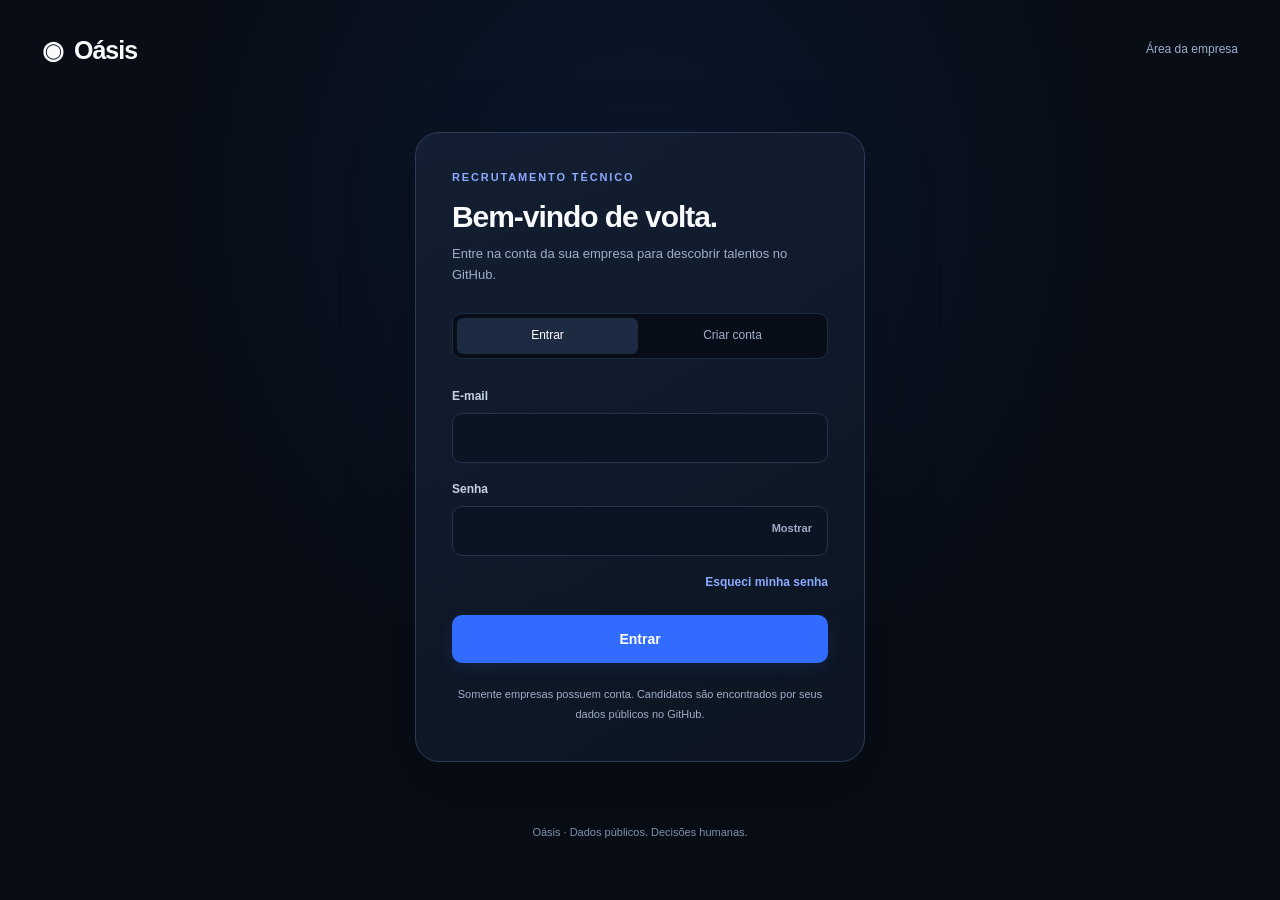
==== index.html @ fb30a5e1 "Primeira versão do projeto Oásis" ====
<!doctype html><html lang="pt-BR"><head><meta charset="UTF-8"><meta name="viewport" content="width=device-width,initial-scale=1"><meta name="description" content="Oásis — recrutamento técnico com dados públicos do GitHub."><title>Entrar · Oásis</title><link rel="icon" href="images/favicon.svg"><link rel="stylesheet" href="css/base.css"><link rel="stylesheet" href="css/login.css"></head><body class="dark-theme"><nav class="auth-nav"><a class="brand" href="index.html" aria-label="Oásis, início"><span aria-hidden="true">◉</span> Oásis</a><a href="home.html">Área da empresa</a></nav><main class="auth-main"><section class="auth-card "><p class="eyebrow">Recrutamento técnico</p><h1>Bem-vindo de volta.</h1><p class="auth-description">Entre na conta da sua empresa para descobrir talentos no GitHub.</p><nav class="auth-tabs" aria-label="Acesso"><a class="active" aria-current="page" href="login.html">Entrar</a><a href="cadastro.html">Criar conta</a></nav><form id="form-login"><div class="field"><label for="input-usuario">E-mail</label><input id="input-usuario" name="usuario" type="email" autocomplete="username" maxlength="150" required></div><div class="field"><label for="input-senha">Senha</label><div class="password-wrap"><input id="input-senha" type="password" autocomplete="current-password" required maxlength="72"><button class="password-toggle" type="button" data-password-toggle="input-senha" aria-pressed="false">Mostrar</button></div></div><div class="auth-extras"><a class="text-link" href="recuperar-senha.html">Esqueci minha senha</a></div><p class="form-error" id="form-error" role="alert"></p><button class="btn btn-primary btn-block" id="btn-login" type="submit">Entrar</button></form><p class="auth-fineprint">Somente empresas possuem conta. Candidatos são encontrados por seus dados públicos no GitHub.</p></section></main><footer class="auth-footer">Oásis · Dados públicos. Decisões humanas.</footer><script src="js/api.js"></script><script src="js/ui.js"></script><script src="js/suporte.js"></script><script src="js/login.js"></script></body></html>
---- css/base.css ----
@import url("tokens.css");
*{box-sizing:border-box}html{scroll-behavior:smooth;scroll-padding-top:100px}body{margin:0;background:var(--bg);color:var(--text);font:15px/1.6 var(--font);-webkit-font-smoothing:antialiased}button,input,textarea,select{font:inherit}button,a,input,textarea,select{-webkit-tap-highlight-color:transparent}button{cursor:pointer}a{color:inherit;text-decoration:none}a:hover{text-decoration:none}img,svg{max-width:100%}button:disabled{cursor:wait;opacity:.58}[hidden]{display:none!important}h1,h2,h3,p{margin-top:0}h1,h2,h3{line-height:1.2;letter-spacing:-.035em}h1{font-size:clamp(28px,3vw,42px);font-weight:680}h2{font-size:clamp(24px,2.6vw,34px);font-weight:650}h3{font-size:18px;font-weight:650}p{margin-bottom:16px}button:focus-visible,a:focus-visible,input:focus-visible,textarea:focus-visible,select:focus-visible,summary:focus-visible{outline:3px solid var(--accent);outline-offset:4px}::selection{background:#bdd2ff;color:#14203b}.muted{color:var(--muted)}.small{font-size:13px}.eyebrow{font-size:11px;font-weight:700;letter-spacing:.17em;text-transform:uppercase;color:var(--accent-light)}.icon{width:20px;height:20px;flex:none;fill:none;stroke:currentColor;stroke-width:1.7;stroke-linecap:round;stroke-linejoin:round}.brand{display:inline-flex;align-items:center;gap:11px;font-size:25px;font-weight:720;letter-spacing:-1px}.brand-mark{width:35px;height:35px;color:var(--accent)}.brand-mark svg{width:100%;height:100%}.skip-link{position:fixed;left:16px;top:-90px;background:var(--accent);color:#fff;padding:12px 20px;z-index:9999;border-radius:10px}.skip-link:focus{top:12px}.btn{display:inline-flex;align-items:center;justify-content:center;gap:10px;min-height:44px;border-radius:10px;padding:11px 20px;font-weight:600;font-size:14px;border:1px solid transparent;transition:transform .18s var(--ease),background .18s,border-color .18s,box-shadow .18s;white-space:normal;text-align:center}.btn:hover:not(:disabled){transform:translateY(-1px)}.btn:active:not(:disabled){transform:translateY(0)}.btn-primary{background:var(--accent);color:#fff;box-shadow:0 5px 14px #326bff20}.btn-primary:hover:not(:disabled){background:var(--accent-dark);box-shadow:0 6px 18px #326bff30}.btn-secondary{background:var(--bg-panel);border-color:var(--card-border);color:var(--text)}.btn-secondary:hover:not(:disabled){border-color:#a4b9e0}.btn-ghost{background:transparent;color:var(--muted-strong);border-color:transparent}.btn-block{width:100%}.text-link{color:var(--accent-light);font-weight:600}.text-link:hover{text-decoration:underline}.field{display:flex;flex-direction:column;gap:7px;margin-bottom:17px}.field label{font-size:13px;font-weight:600}.field input,.field textarea,.field select{width:100%;min-width:0;padding:12px 14px;min-height:46px;border:1px solid var(--card-border);border-radius:10px;background:var(--bg-panel);color:var(--text);transition:border-color .18s,box-shadow .18s}.field textarea{min-height:120px;resize:vertical}.field input:focus,.field textarea:focus{border-color:var(--accent)}.field input::placeholder,.field textarea::placeholder{color:var(--muted)}.field small{color:var(--muted);font-size:12px}.form-error{color:var(--danger);font-size:13px;margin:8px 0 16px}.form-error:empty{display:none}.grid-2{display:grid;grid-template-columns:1fr 1fr;gap:0 18px}.badge{display:inline-flex;align-items:center;gap:6px;padding:5px 10px;border-radius:7px;background:var(--accent-soft);color:var(--accent-light);font-size:11px;font-weight:650}.notice{background:var(--accent-soft);border:1px solid var(--card-border);padding:14px 16px;border-radius:10px;font-size:13px;color:var(--muted-strong);margin:0 0 22px}.app-shell{min-height:100vh}.sidebar{position:fixed;inset:0 auto 0 0;width:var(--sidebar-width);background:var(--bg-panel);border-right:1px solid var(--card-border);display:flex;flex-direction:column;padding:30px 20px 18px;z-index:60}.sidebar .brand{margin:0 16px 36px}.nav-caption{font-size:10px;letter-spacing:.12em;color:var(--muted);font-weight:700;margin:0 16px 12px}.menu-card{display:flex;flex-direction:column;gap:6px}.menu-item{display:flex;width:100%;align-items:center;gap:12px;padding:12px 15px;border:0;background:transparent;border-radius:10px;text-align:left;font-weight:550;font-size:13px;color:var(--muted-strong);transition:background .18s,color .18s}.menu-item:hover{background:var(--bg)}.menu-item.active{background:var(--accent-soft);color:var(--accent);font-weight:650}.sidebar-bottom{margin-top:auto;padding-top:24px}.company-card{display:flex;align-items:center;gap:10px;padding:17px 8px 14px;border-top:1px solid var(--card-border);margin-top:17px}.company-info{min-width:0}.company-name{font-size:12px;font-weight:650;margin:0;overflow-wrap:anywhere;letter-spacing:0}.company-location{font-size:11px;color:var(--muted);margin:2px 0 0}.logo,.avatar{display:flex;position:relative;align-items:center;justify-content:center;flex:none;overflow:hidden;background:var(--accent-soft);color:var(--accent);font-size:15px;font-weight:700;width:42px;height:42px;border-radius:12px}.logo img,.avatar img{position:absolute;inset:0;width:100%;height:100%;object-fit:cover}.app-main{margin-left:var(--sidebar-width);min-width:0}.topbar{min-height:79px;display:flex;align-items:center;justify-content:space-between;padding:18px 38px;background:var(--bg-panel);border-bottom:1px solid var(--card-border);gap:15px}.breadcrumb{display:flex;align-items:center;gap:12px;font-size:12px;color:var(--muted)}.breadcrumb strong{font-weight:550;color:var(--text)}.topbar-note{font-size:11px;color:var(--muted);display:flex;align-items:center;gap:7px}.status-dot{width:6px;height:6px;background:#2b9b85;border-radius:50%}.main-content{padding:36px 38px 50px;max-width:1580px;margin:auto}.page-heading{display:flex;justify-content:space-between;align-items:flex-end;gap:20px;margin-bottom:28px}.page-heading h1{font-size:30px;margin-bottom:8px}.page-heading p{font-size:13px;color:var(--muted);margin:0;max-width:700px}.menu-toggle{display:none;border:1px solid var(--card-border);background:var(--card);padding:9px;border-radius:8px;line-height:1;z-index:70}.sidebar-shade{position:fixed;inset:0;border:0;background:#0e1b3266;z-index:55}.status-panel{text-align:center;background:var(--card);border:1px solid var(--card-border);border-radius:var(--radius-md);padding:48px 24px}.status-panel h2{font-size:20px;margin:18px 0 9px}.status-panel p{font-size:13px;color:var(--muted);max-width:430px;margin:0 auto}.empty-mark{width:64px;height:64px;display:grid;place-items:center;margin:auto;border-radius:18px;background:var(--accent-soft);color:var(--accent)}.empty-mark .icon{width:28px;height:28px}.source-note{font-size:11px;color:var(--muted);line-height:1.7;margin:20px 0 0}.oasis-loader{width:64px;height:48px;display:flex;gap:4px;align-items:center;justify-content:center;color:var(--accent)}.oasis-loader span{display:block;width:6px;height:28px;border-radius:20px;background:currentColor;animation:oasis-wave 1.15s ease-in-out infinite}.oasis-loader span:nth-child(2){animation-delay:.12s}.oasis-loader span:nth-child(3){animation-delay:.24s}.oasis-loader span:nth-child(4){animation-delay:.36s}@keyframes oasis-wave{0%,100%{transform:scaleY(.4);opacity:.35}50%{transform:scaleY(1);opacity:1}}.skeleton-card{border:1px solid var(--card-border);background:var(--card);padding:24px;border-radius:16px;min-height:205px}.skeleton{background:linear-gradient(90deg,#edf1f6,#f8faff,#edf1f6);background-size:200% 100%;animation:shimmer 1.4s linear infinite;border-radius:6px;height:12px;margin-top:12px}.skeleton.circle{width:48px;height:48px;border-radius:50%;margin:0}.skeleton.short{width:50%}@keyframes shimmer{to{background-position:-200% 0}}.toast-region{position:fixed;right:22px;bottom:22px;width:min(420px,calc(100vw - 32px));display:flex;flex-direction:column;gap:10px;z-index:1000}.toast{display:flex;gap:14px;justify-content:space-between;align-items:center;background:var(--bg-panel);color:var(--text);padding:15px 18px;border:1px solid var(--card-border);border-left:3px solid var(--accent);box-shadow:0 10px 40px #17264420;border-radius:12px;font-size:13px;animation:enter .2s var(--ease)}.toast-error{border-left-color:#d53c4a}.toast-success{border-left-color:#238c75}.toast-close{border:0;background:transparent;color:var(--muted);font-size:23px;line-height:1;min-width:28px;min-height:28px}.oasis-modal{width:min(500px,calc(100vw - 32px));max-height:calc(100dvh - 40px);overflow:auto;border:1px solid var(--card-border);border-radius:20px;padding:30px;color:var(--text);background:var(--bg-panel);box-shadow:0 30px 100px #08132235}.oasis-modal::backdrop{background:#07122499;backdrop-filter:blur(3px)}.oasis-modal h2{font-size:23px;margin-bottom:10px}.oasis-modal>p{font-size:13px}.modal-actions{display:flex;justify-content:flex-end;gap:10px;margin-top:22px}.modal-open{overflow:hidden}@keyframes enter{from{opacity:0;transform:translateY(8px)}to{opacity:1;transform:translateY(0)}}.main-content{animation:enter .3s var(--ease)}
@media(min-width:1700px){.main-content{padding:48px 60px}.topbar{padding-inline:60px}}
@media(max-width:1100px){:root{--sidebar-width:222px}.main-content{padding:28px}.topbar{padding-inline:28px}}
@media(max-width:900px){.sidebar{transform:translateX(-100%);transition:transform .24s var(--ease);width:270px;top:72px}.nav-open .sidebar{transform:translateX(0)}.nav-open{overflow:hidden}.app-main{margin-left:0}.menu-toggle{display:inline-flex}.topbar{position:relative;z-index:65;padding:14px 20px;min-height:72px}.topbar-note{display:none}.breadcrumb{margin-right:auto}.main-content{padding:26px 20px}.page-heading h1{font-size:27px}}
@media(max-width:560px){.grid-2{grid-template-columns:1fr}.main-content{padding:24px 16px}.page-heading{align-items:flex-start;flex-direction:column;gap:12px}.page-heading h1{font-size:26px}.modal-actions{flex-wrap:wrap}.oasis-modal{padding:24px}.toast-region{right:16px;bottom:16px}.topbar{padding-inline:16px}.breadcrumb{font-size:11px}.status-panel{padding:38px 20px}}
@media(prefers-reduced-motion:reduce){html{scroll-behavior:auto}*,*::before,*::after{animation:none!important;transition:none!important}.reveal{opacity:1!important;transform:none!important}.skeleton{background:#edf1f6}}
---- css/login.css ----
body.dark-theme{min-height:100vh;background:radial-gradient(ellipse at 50% 22%,#12346a45,transparent 52%),var(--bg)}.auth-nav{display:flex;justify-content:space-between;align-items:center;max-width:1260px;padding:30px 32px;margin:auto}.auth-nav>a:last-child{font-size:12px;color:var(--muted)}.auth-main{display:flex;justify-content:center;align-items:center;min-height:calc(100vh - 176px);padding:30px 24px 60px}.auth-card{width:100%;max-width:450px;padding:36px;background:linear-gradient(150deg,#142034dd,#0d1522f5);border:1px solid #2c3c58;border-radius:24px;box-shadow:0 24px 80px #0003;animation:enter .3s var(--ease)}.auth-symbol{width:48px;height:48px;background:#326bff18;color:#83a6ff;border:1px solid #326bff33;border-radius:14px;display:grid;place-items:center;margin-bottom:27px}.auth-symbol .icon{width:23px;height:23px}.auth-card h1{font-size:30px;margin-bottom:9px}.auth-description{font-size:13px;color:var(--muted);margin-bottom:28px}.auth-tabs{display:flex;background:#080e18;border:1px solid #1d2b40;padding:4px;gap:4px;border-radius:10px;margin-bottom:28px}.auth-tabs a{width:50%;text-align:center;padding:8px;font-size:12px;color:var(--muted);border-radius:6px}.auth-tabs .active{background:#1c2b42;color:#fff}.auth-card .field input{background:#0b1422;border-color:#25344a}.auth-card .field input:focus{border-color:#6d97ff}.auth-card .field label{color:#c7d3e6;font-size:12px}.password-wrap{position:relative}.password-wrap input{padding-right:78px}.password-toggle{position:absolute;right:10px;top:8px;min-height:30px;background:transparent;border:0;color:var(--muted);font-size:11px;font-weight:600}.auth-extras{display:flex;justify-content:flex-end;margin:0 0 23px;font-size:12px}.auth-card .btn-primary{min-height:48px}.auth-fineprint{margin:22px 0 0;color:var(--muted);font-size:11px;text-align:center;line-height:1.8}.auth-footer{text-align:center;font-size:11px;color:#8091ab;padding:0 24px 28px}.auth-footer span{margin:0 9px;color:#3f516d}.recovery-card .notice{margin:24px 0;color:#c6d7ef}.auth-card .eyebrow{margin-bottom:12px}@media(max-width:560px){.auth-nav{padding:22px 22px}.auth-nav>a:last-child{max-width:120px;text-align:right}.auth-main{padding:15px 16px 40px;min-height:0}.auth-card{padding:28px 24px;border-radius:20px}.auth-card h1{font-size:28px}.auth-footer{padding-bottom:24px}}
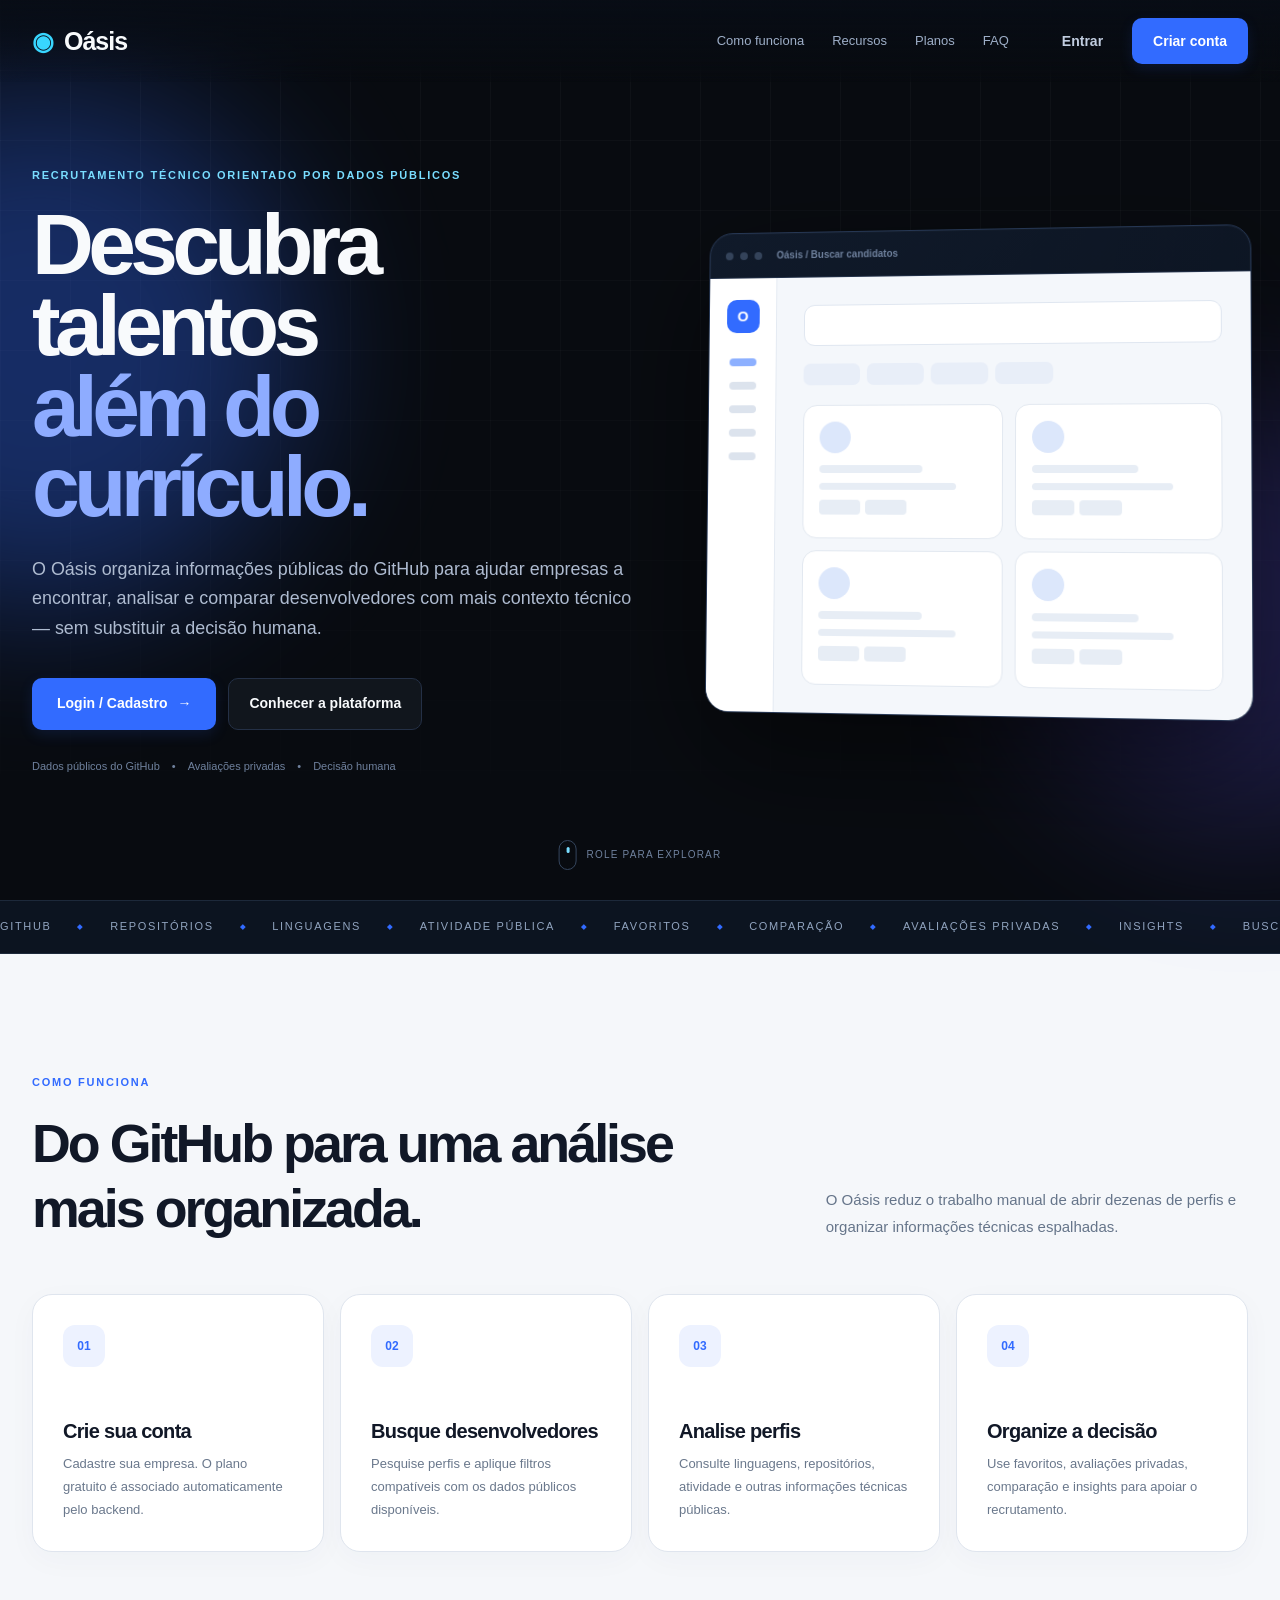
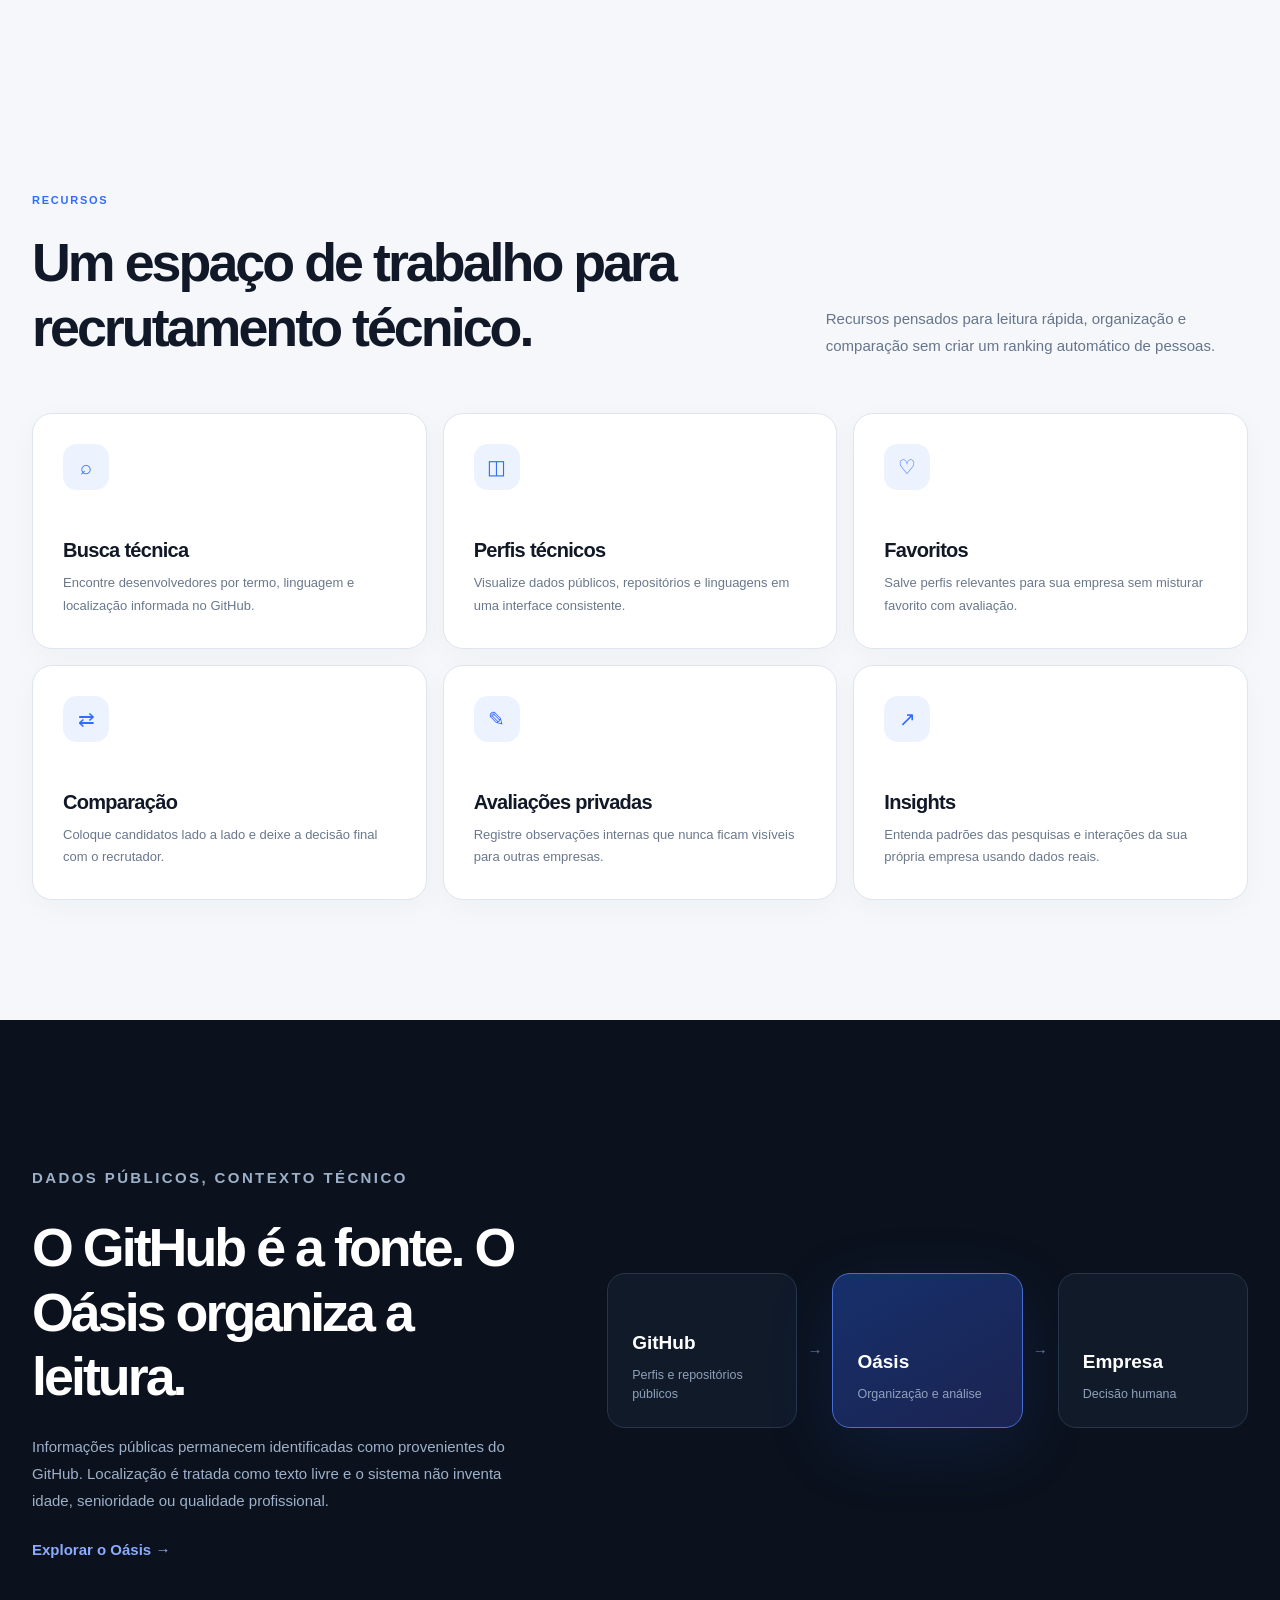
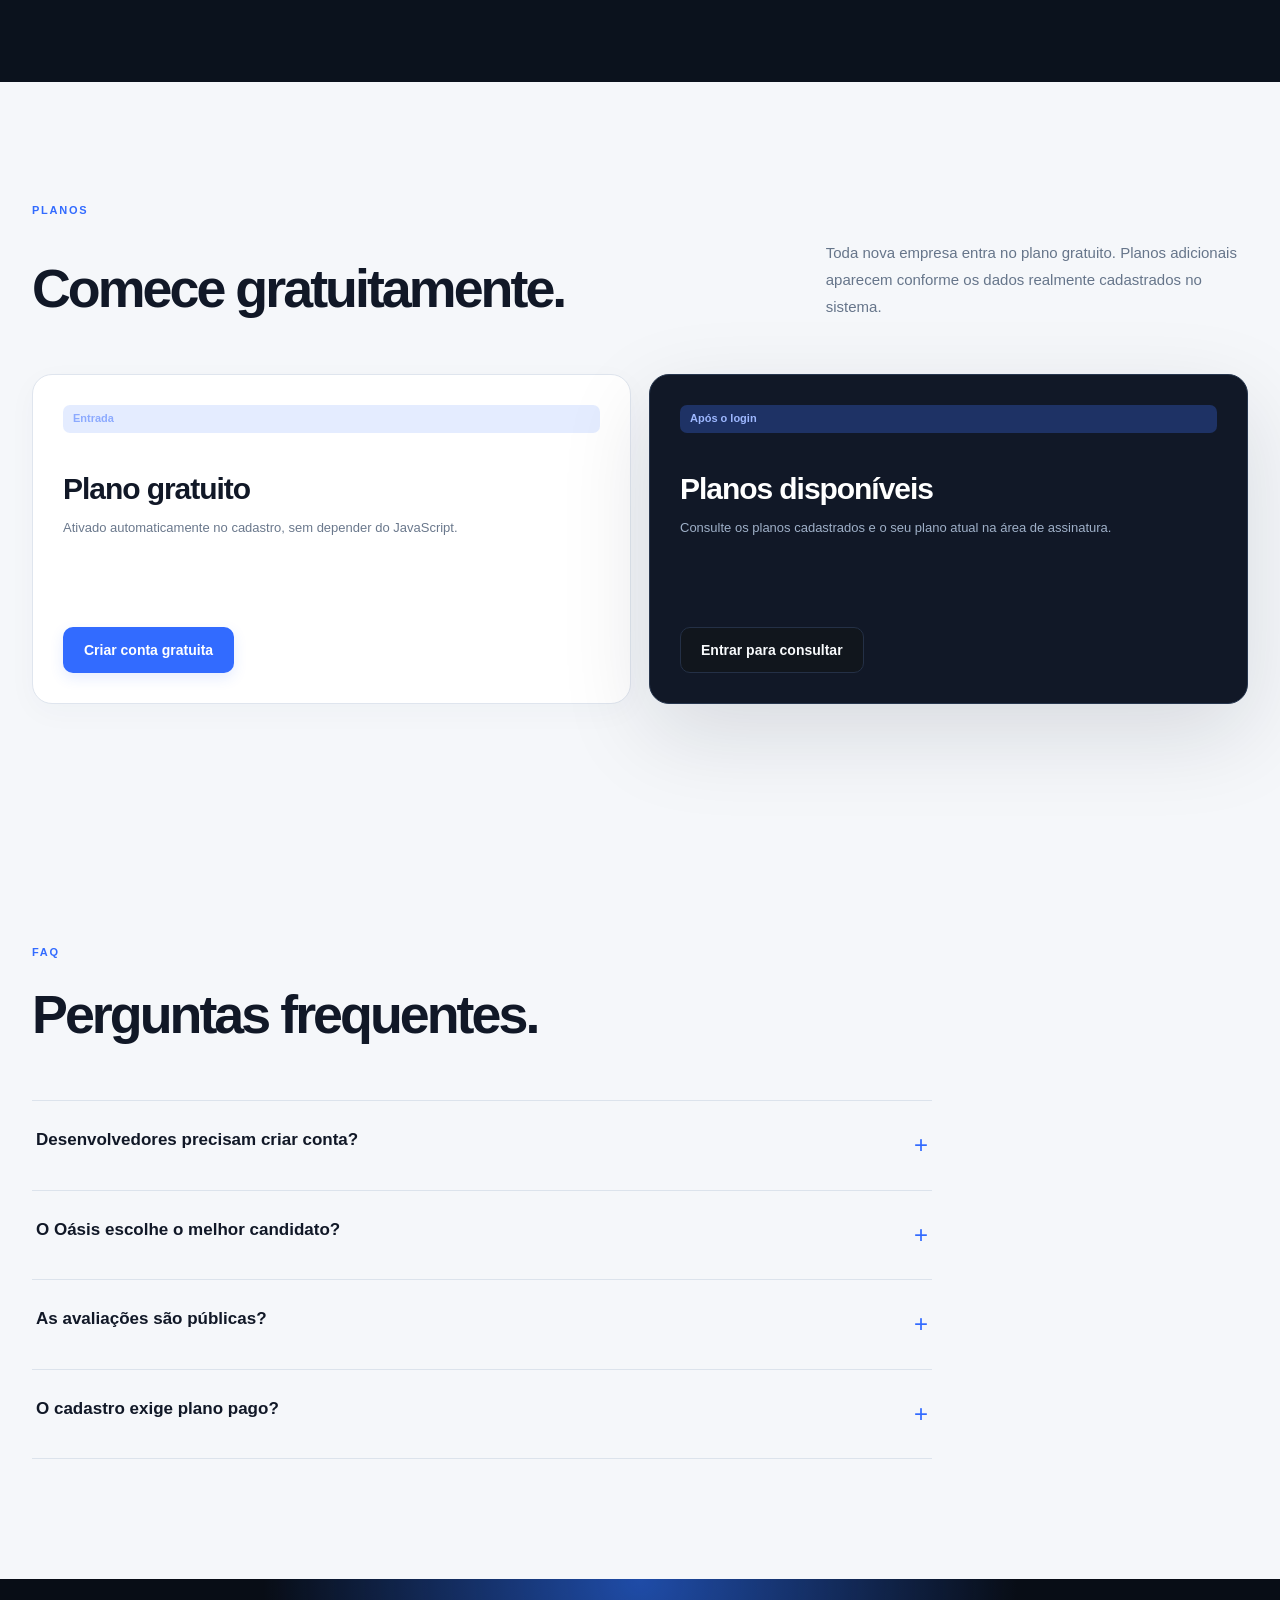
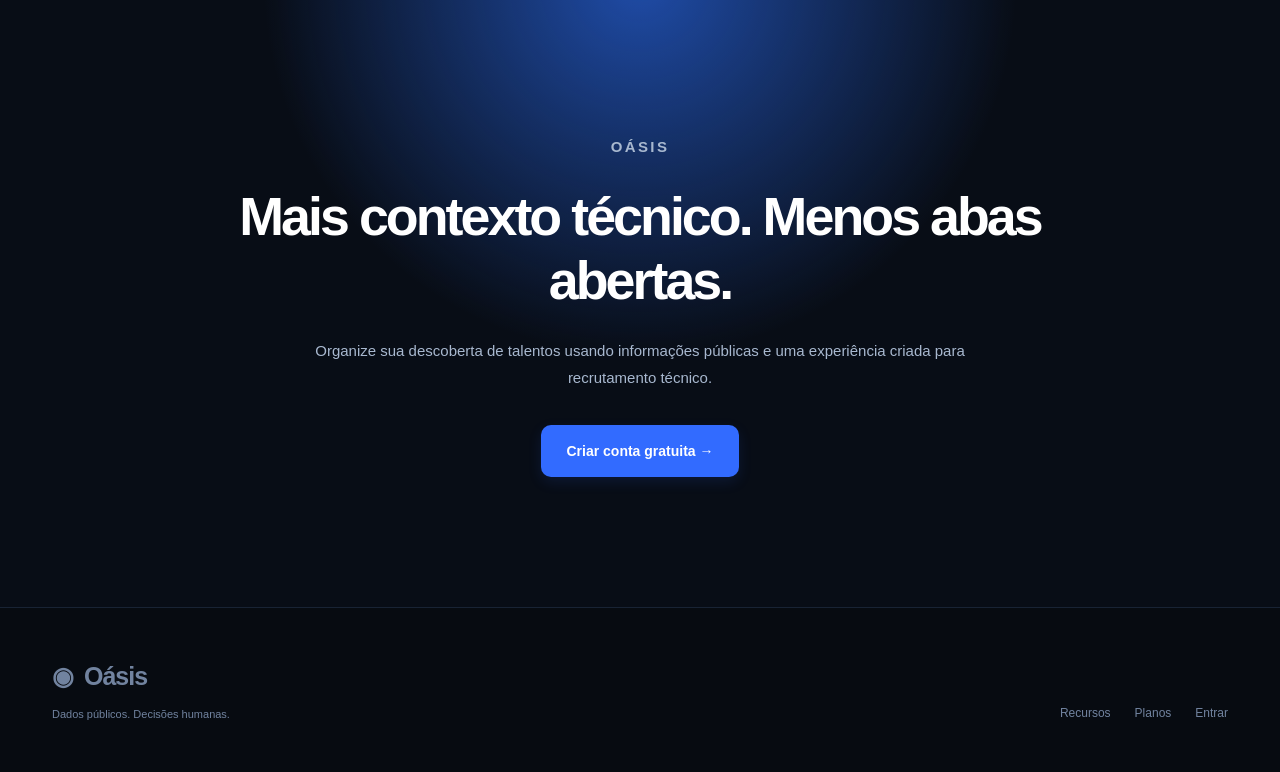
==== commit d77a4794: "Evolui visual e fluxos principais do Oásis" ====
--- a/index.html
+++ b/index.html
@@ -1 +1,47 @@
-<!doctype html><html lang="pt-BR"><head><meta charset="UTF-8"><meta name="viewport" content="width=device-width,initial-scale=1"><meta name="description" content="Oásis — recrutamento técnico com dados públicos do GitHub."><title>Entrar · Oásis</title><link rel="icon" href="images/favicon.svg"><link rel="stylesheet" href="css/base.css"><link rel="stylesheet" href="css/login.css"></head><body class="dark-theme"><nav class="auth-nav"><a class="brand" href="index.html" aria-label="Oásis, início"><span aria-hidden="true">◉</span> Oásis</a><a href="home.html">Área da empresa</a></nav><main class="auth-main"><section class="auth-card "><p class="eyebrow">Recrutamento técnico</p><h1>Bem-vindo de volta.</h1><p class="auth-description">Entre na conta da sua empresa para descobrir talentos no GitHub.</p><nav class="auth-tabs" aria-label="Acesso"><a class="active" aria-current="page" href="login.html">Entrar</a><a href="cadastro.html">Criar conta</a></nav><form id="form-login"><div class="field"><label for="input-usuario">E-mail</label><input id="input-usuario" name="usuario" type="email" autocomplete="username" maxlength="150" required></div><div class="field"><label for="input-senha">Senha</label><div class="password-wrap"><input id="input-senha" type="password" autocomplete="current-password" required maxlength="72"><button class="password-toggle" type="button" data-password-toggle="input-senha" aria-pressed="false">Mostrar</button></div></div><div class="auth-extras"><a class="text-link" href="recuperar-senha.html">Esqueci minha senha</a></div><p class="form-error" id="form-error" role="alert"></p><button class="btn btn-primary btn-block" id="btn-login" type="submit">Entrar</button></form><p class="auth-fineprint">Somente empresas possuem conta. Candidatos são encontrados por seus dados públicos no GitHub.</p></section></main><footer class="auth-footer">Oásis · Dados públicos. Decisões humanas.</footer><script src="js/api.js"></script><script src="js/ui.js"></script><script src="js/suporte.js"></script><script src="js/login.js"></script></body></html>+<!doctype html>
+<html lang="pt-BR">
+<head>
+  <meta charset="UTF-8">
+  <meta name="viewport" content="width=device-width,initial-scale=1">
+  <meta name="description" content="Oásis — recrutamento técnico com dados públicos do GitHub.">
+  <title>Oásis · Recrutamento técnico além do currículo</title>
+  <link rel="icon" href="images/favicon.svg">
+  <link rel="stylesheet" href="css/base.css">
+  <link rel="stylesheet" href="css/landing.css">
+</head>
+<body class="landing-page dark-theme">
+  <a class="skip-link" href="#conteudo">Pular para o conteúdo</a>
+  <header class="landing-header" id="inicio">
+    <nav class="landing-nav" aria-label="Navegação principal">
+      <a class="brand" href="#inicio" aria-label="Oásis, início"><span class="brand-orbit" aria-hidden="true">◉</span> Oásis</a>
+      <div class="landing-links"><a href="#como-funciona">Como funciona</a><a href="#recursos">Recursos</a><a href="#planos">Planos</a><a href="#faq">FAQ</a></div>
+      <div class="landing-actions"><a class="btn btn-ghost" href="login.html">Entrar</a><a class="btn btn-primary" href="cadastro.html">Criar conta</a></div>
+    </nav>
+  </header>
+  <main id="conteudo">
+    <section class="hero">
+      <div class="hero-glow hero-glow-a" aria-hidden="true"></div><div class="hero-glow hero-glow-b" aria-hidden="true"></div><div class="hero-grid" aria-hidden="true"></div>
+      <div class="hero-content">
+        <p class="hero-kicker reveal reveal-delay-1">Recrutamento técnico orientado por dados públicos</p>
+        <h1 class="hero-title reveal reveal-delay-2">Descubra talentos <span>além do currículo.</span></h1>
+        <p class="hero-copy reveal reveal-delay-3">O Oásis organiza informações públicas do GitHub para ajudar empresas a encontrar, analisar e comparar desenvolvedores com mais contexto técnico — sem substituir a decisão humana.</p>
+        <div class="hero-actions reveal reveal-delay-4"><a class="btn btn-primary hero-cta" href="login.html">Login / Cadastro <span aria-hidden="true">→</span></a><a class="btn btn-secondary" href="#como-funciona">Conhecer a plataforma</a></div>
+        <div class="hero-proof reveal reveal-delay-4" aria-label="Princípios do Oásis"><span>Dados públicos do GitHub</span><span>•</span><span>Avaliações privadas</span><span>•</span><span>Decisão humana</span></div>
+      </div>
+      <div class="hero-product reveal reveal-delay-3" aria-label="Prévia da interface Oásis">
+        <div class="product-window"><div class="window-bar"><span></span><span></span><span></span><strong>Oásis / Buscar candidatos</strong></div><div class="product-layout"><aside class="mini-sidebar"><div class="mini-logo">O</div><i class="active"></i><i></i><i></i><i></i><i></i></aside><div class="mini-content"><div class="mini-search"></div><div class="mini-filters"><span></span><span></span><span></span><span></span></div><div class="mini-grid"><article><b></b><strong></strong><p></p><div><em></em><em></em></div></article><article><b></b><strong></strong><p></p><div><em></em><em></em></div></article><article><b></b><strong></strong><p></p><div><em></em><em></em></div></article><article><b></b><strong></strong><p></p><div><em></em><em></em></div></article></div></div></div></div>
+      </div>
+      <a class="scroll-cue" href="#como-funciona" aria-label="Continuar para a próxima seção"><span></span> Role para explorar</a>
+    </section>
+    <div class="ticker" aria-hidden="true"><div class="ticker-track"><span>GitHub</span><b>◆</b><span>Repositórios</span><b>◆</b><span>Linguagens</span><b>◆</b><span>Atividade pública</span><b>◆</b><span>Favoritos</span><b>◆</b><span>Comparação</span><b>◆</b><span>Avaliações privadas</span><b>◆</b><span>Insights</span><b>◆</b><span>Busca técnica</span><b>◆</b><span>GitHub</span><b>◆</b><span>Repositórios</span><b>◆</b><span>Linguagens</span><b>◆</b><span>Atividade pública</span><b>◆</b><span>Favoritos</span><b>◆</b><span>Comparação</span><b>◆</b><span>Avaliações privadas</span><b>◆</b><span>Insights</span><b>◆</b><span>Busca técnica</span><b>◆</b></div></div>
+    <section class="landing-section light-section" id="como-funciona"><div class="section-shell"><p class="section-kicker reveal">Como funciona</p><div class="section-heading reveal"><h2>Do GitHub para uma análise mais organizada.</h2><p>O Oásis reduz o trabalho manual de abrir dezenas de perfis e organizar informações técnicas espalhadas.</p></div><div class="steps-grid"><article class="step-card reveal"><span>01</span><h3>Crie sua conta</h3><p>Cadastre sua empresa. O plano gratuito é associado automaticamente pelo backend.</p></article><article class="step-card reveal reveal-delay-1"><span>02</span><h3>Busque desenvolvedores</h3><p>Pesquise perfis e aplique filtros compatíveis com os dados públicos disponíveis.</p></article><article class="step-card reveal reveal-delay-2"><span>03</span><h3>Analise perfis</h3><p>Consulte linguagens, repositórios, atividade e outras informações técnicas públicas.</p></article><article class="step-card reveal reveal-delay-3"><span>04</span><h3>Organize a decisão</h3><p>Use favoritos, avaliações privadas, comparação e insights para apoiar o recrutamento.</p></article></div></div></section>
+    <section class="landing-section light-section feature-section" id="recursos"><div class="section-shell"><p class="section-kicker reveal">Recursos</p><div class="section-heading reveal"><h2>Um espaço de trabalho para recrutamento técnico.</h2><p>Recursos pensados para leitura rápida, organização e comparação sem criar um ranking automático de pessoas.</p></div><div class="feature-grid"><article class="feature-card reveal"><span>⌕</span><h3>Busca técnica</h3><p>Encontre desenvolvedores por termo, linguagem e localização informada no GitHub.</p></article><article class="feature-card reveal reveal-delay-1"><span>◫</span><h3>Perfis técnicos</h3><p>Visualize dados públicos, repositórios e linguagens em uma interface consistente.</p></article><article class="feature-card reveal reveal-delay-2"><span>♡</span><h3>Favoritos</h3><p>Salve perfis relevantes para sua empresa sem misturar favorito com avaliação.</p></article><article class="feature-card reveal"><span>⇄</span><h3>Comparação</h3><p>Coloque candidatos lado a lado e deixe a decisão final com o recrutador.</p></article><article class="feature-card reveal reveal-delay-1"><span>✎</span><h3>Avaliações privadas</h3><p>Registre observações internas que nunca ficam visíveis para outras empresas.</p></article><article class="feature-card reveal reveal-delay-2"><span>↗</span><h3>Insights</h3><p>Entenda padrões das pesquisas e interações da sua própria empresa usando dados reais.</p></article></div></div></section>
+    <section class="landing-section github-section"><div class="section-shell github-layout"><div class="reveal"><p class="section-kicker">Dados públicos, contexto técnico</p><h2>O GitHub é a fonte. O Oásis organiza a leitura.</h2><p>Informações públicas permanecem identificadas como provenientes do GitHub. Localização é tratada como texto livre e o sistema não inventa idade, senioridade ou qualidade profissional.</p><a class="text-link" href="login.html">Explorar o Oásis →</a></div><div class="data-flow reveal reveal-delay-2" aria-label="Fluxo GitHub, Oásis e empresa"><div class="flow-node"><strong>GitHub</strong><small>Perfis e repositórios públicos</small></div><span>→</span><div class="flow-node featured"><strong>Oásis</strong><small>Organização e análise</small></div><span>→</span><div class="flow-node"><strong>Empresa</strong><small>Decisão humana</small></div></div></div></section>
+    <section class="landing-section light-section" id="planos"><div class="section-shell"><p class="section-kicker reveal">Planos</p><div class="section-heading reveal"><h2>Comece gratuitamente.</h2><p>Toda nova empresa entra no plano gratuito. Planos adicionais aparecem conforme os dados realmente cadastrados no sistema.</p></div><div class="plans-preview"><article class="preview-plan reveal"><span class="badge">Entrada</span><h3>Plano gratuito</h3><p>Ativado automaticamente no cadastro, sem depender do JavaScript.</p><a class="btn btn-primary" href="cadastro.html">Criar conta gratuita</a></article><article class="preview-plan premium reveal reveal-delay-1"><span class="badge">Após o login</span><h3>Planos disponíveis</h3><p>Consulte os planos cadastrados e o seu plano atual na área de assinatura.</p><a class="btn btn-secondary" href="login.html">Entrar para consultar</a></article></div></div></section>
+    <section class="landing-section light-section faq-section" id="faq"><div class="section-shell"><p class="section-kicker reveal">FAQ</p><div class="section-heading reveal"><h2>Perguntas frequentes.</h2></div><div class="faq-list reveal"><details><summary>Desenvolvedores precisam criar conta?</summary><p>Não. Somente empresas possuem conta. Candidatos são representações de desenvolvedores encontrados por meio de dados públicos do GitHub.</p></details><details><summary>O Oásis escolhe o melhor candidato?</summary><p>Não. O sistema organiza informações para apoiar a avaliação. A decisão continua sendo humana.</p></details><details><summary>As avaliações são públicas?</summary><p>Não. Avaliações pertencem à empresa que as criou e permanecem privadas.</p></details><details><summary>O cadastro exige plano pago?</summary><p>Não. Uma nova empresa recebe automaticamente o plano gratuito no backend.</p></details></div></div></section>
+    <section class="final-cta"><div class="section-shell reveal"><p class="section-kicker">Oásis</p><h2>Mais contexto técnico. Menos abas abertas.</h2><p>Organize sua descoberta de talentos usando informações públicas e uma experiência criada para recrutamento técnico.</p><a class="btn btn-primary hero-cta" href="cadastro.html">Criar conta gratuita →</a></div></section>
+  </main>
+  <footer class="landing-footer"><div><a class="brand" href="#inicio"><span aria-hidden="true">◉</span> Oásis</a><p>Dados públicos. Decisões humanas.</p></div><nav aria-label="Links do rodapé"><a href="#recursos">Recursos</a><a href="#planos">Planos</a><a href="login.html">Entrar</a></nav></footer>
+  <script src="js/landing.js"></script>
+</body>
+</html>
--- a/css/landing.css
+++ b/css/landing.css
@@ -0,0 +1 @@
+body.landing-page{overflow-x:hidden;background:var(--oasis-dark);color:#f8fafc}.landing-header{position:fixed;inset:0 0 auto;z-index:100;background:linear-gradient(180deg,#080d16e8,#080d1600);backdrop-filter:blur(12px)}.landing-nav{height:82px;max-width:1360px;margin:auto;padding:0 32px;display:flex;align-items:center;gap:32px}.landing-nav .brand{margin-right:auto}.brand-orbit{color:var(--oasis-cyan)}.landing-links{display:flex;gap:28px;font-size:13px;color:#9eafc8}.landing-links a,.landing-actions a,.landing-footer a{transition:color .18s,opacity .18s}.landing-links a:hover,.landing-footer a:hover{color:#fff}.landing-actions{display:flex;align-items:center;gap:8px}.landing-actions .btn-ghost{color:#c1cde0}.hero{min-height:100svh;position:relative;display:grid;grid-template-columns:minmax(0,1fr) minmax(420px,.88fr);align-items:center;gap:48px;padding:132px max(32px,calc((100vw - 1360px)/2 + 32px)) 90px;isolation:isolate}.hero-grid{position:absolute;inset:0;z-index:-3;background-image:linear-gradient(#ffffff08 1px,transparent 1px),linear-gradient(90deg,#ffffff08 1px,transparent 1px);background-size:70px 70px;mask-image:linear-gradient(to bottom,#000 5%,#0008 60%,transparent)}.hero-glow{position:absolute;border-radius:50%;filter:blur(80px);z-index:-2;opacity:.35}.hero-glow-a{width:520px;height:520px;background:#326bff;left:-220px;top:10%}.hero-glow-b{width:430px;height:430px;background:#6757ff;right:-180px;bottom:8%;opacity:.24}.hero-content{max-width:760px}.hero-kicker,.section-kicker{font-size:11px;text-transform:uppercase;letter-spacing:.16em;font-weight:750;color:#79ddff;margin-bottom:20px}.hero-title{font-size:clamp(54px,6.7vw,104px);line-height:.94;letter-spacing:-.066em;margin:0 0 28px;font-weight:720}.hero-title span{display:block;color:#8eacff}.hero-copy{font-size:clamp(16px,1.4vw,20px);line-height:1.65;color:#aebbd0;max-width:720px;margin-bottom:34px}.hero-actions{display:flex;gap:12px;flex-wrap:wrap}.hero-cta{min-height:52px;padding-inline:24px}.hero-proof{display:flex;gap:12px;flex-wrap:wrap;color:#6f819d;font-size:11px;margin-top:28px}.hero-product{min-width:0}.product-window{background:linear-gradient(145deg,#101a2a,#0a111d);border:1px solid #263754;border-radius:24px;box-shadow:0 40px 120px #0008,0 0 0 1px #ffffff05 inset;overflow:hidden;transform:perspective(1200px) rotateY(-5deg) rotateX(2deg)}.window-bar{height:46px;border-bottom:1px solid #233149;display:flex;align-items:center;gap:7px;padding:0 16px;color:#6f819d;font-size:10px}.window-bar span{width:8px;height:8px;border-radius:50%;background:#34435a}.window-bar strong{font-weight:550;margin-left:8px}.product-layout{display:grid;grid-template-columns:70px 1fr;min-height:420px;background:#f4f7fb}.mini-sidebar{background:#fff;border-right:1px solid #e4eaf2;padding:22px 16px;display:flex;flex-direction:column;align-items:center;gap:16px}.mini-logo{display:grid;place-items:center;width:34px;height:34px;background:#326bff;color:#fff;border-radius:10px;font-weight:800;margin-bottom:10px}.mini-sidebar i{width:28px;height:8px;border-radius:6px;background:#dce3ed}.mini-sidebar i.active{background:#8db0ff}.mini-content{padding:28px}.mini-search{height:42px;border:1px solid #dfe6f0;background:#fff;border-radius:11px;margin-bottom:18px}.mini-filters{display:flex;gap:7px;margin-bottom:20px}.mini-filters span{width:58px;height:22px;border-radius:7px;background:#e8eef8}.mini-grid{display:grid;grid-template-columns:1fr 1fr;gap:12px}.mini-grid article{padding:16px;background:#fff;border:1px solid #e2e8f0;border-radius:14px;min-height:135px}.mini-grid b{display:block;width:32px;height:32px;border-radius:50%;background:#dce7fb;margin-bottom:12px}.mini-grid strong,.mini-grid p,.mini-grid em{display:block;background:#e7edf5;border-radius:4px}.mini-grid strong{width:62%;height:8px}.mini-grid p{width:82%;height:7px;margin:10px 0}.mini-grid article div{display:flex;gap:5px}.mini-grid em{width:42px;height:15px}.scroll-cue{position:absolute;bottom:30px;left:50%;transform:translateX(-50%);display:flex;align-items:center;gap:10px;color:#70829e;font-size:10px;text-transform:uppercase;letter-spacing:.12em}.scroll-cue span{width:18px;height:30px;border:1px solid #35465e;border-radius:20px;position:relative}.scroll-cue span::after{content:"";position:absolute;width:3px;height:6px;border-radius:6px;background:#79ddff;left:7px;top:6px;animation:scroll-dot 1.6s ease-in-out infinite}@keyframes scroll-dot{0%,100%{transform:translateY(0);opacity:.3}50%{transform:translateY(10px);opacity:1}}.ticker{overflow:hidden;border-block:1px solid #1d293a;background:#0c1420}.ticker-track{display:flex;align-items:center;gap:26px;width:max-content;min-width:200%;padding:17px 0;color:#91a4bf;text-transform:uppercase;font-size:11px;letter-spacing:.15em;animation:ticker 30s linear infinite}.ticker-track b{font-size:7px;color:#326bff}@keyframes ticker{to{transform:translateX(-50%)}}.landing-section{padding:120px 32px}.light-section{background:#f5f7fa;color:#111827}.section-shell{max-width:1240px;margin:auto}.light-section .section-kicker{color:#326bff}.section-heading{display:grid;grid-template-columns:minmax(0,1.2fr) minmax(300px,.7fr);gap:70px;align-items:end;margin-bottom:54px}.section-heading h2,.github-layout h2,.final-cta h2{font-size:clamp(36px,4.2vw,64px);letter-spacing:-.055em;margin:0}.section-heading p,.github-layout p,.final-cta p{color:#66758a;margin:0;font-size:15px;line-height:1.8}.steps-grid,.feature-grid{display:grid;grid-template-columns:repeat(4,minmax(0,1fr));gap:16px}.step-card,.feature-card,.preview-plan{border:1px solid #dfe5ee;background:#fff;border-radius:20px;padding:30px;box-shadow:0 8px 30px #1a315508}.step-card span{display:inline-grid;place-items:center;width:42px;height:42px;border-radius:12px;background:#edf2ff;color:#326bff;font-weight:750;font-size:12px;margin-bottom:52px}.step-card h3,.feature-card h3,.preview-plan h3{font-size:20px;margin-bottom:10px}.step-card p,.feature-card p,.preview-plan p{font-size:13px;line-height:1.75;color:#6a788c;margin:0}.feature-grid{grid-template-columns:repeat(3,minmax(0,1fr))}.feature-card{min-height:230px;transition:transform .2s var(--ease),box-shadow .2s,border-color .2s}.feature-card:hover{transform:translateY(-4px);border-color:#bed0f4;box-shadow:0 18px 50px #19325a12}.feature-card>span{display:grid;place-items:center;width:46px;height:46px;border-radius:14px;background:#edf2ff;color:#326bff;font-size:20px;margin-bottom:48px}.github-section{background:#0b121d;color:#fff}.github-layout{display:grid;grid-template-columns:minmax(0,.85fr) minmax(480px,1.1fr);gap:80px;align-items:center}.github-layout p{color:#9db0c9;margin:24px 0}.data-flow{display:grid;grid-template-columns:1fr auto 1fr auto 1fr;gap:10px;align-items:center}.data-flow>span{color:#5f75a0}.flow-node{min-height:155px;border:1px solid #27364d;border-radius:18px;padding:24px;display:flex;flex-direction:column;justify-content:flex-end;background:#101a29}.flow-node.featured{background:linear-gradient(150deg,#16306c,#1b2350);border-color:#476ed1;box-shadow:0 20px 70px #326bff20}.flow-node strong{font-size:19px}.flow-node small{margin-top:7px;color:#8fa1bc;line-height:1.5}.plans-preview{display:grid;grid-template-columns:1fr 1fr;gap:18px}.preview-plan{display:flex;flex-direction:column;min-height:330px}.preview-plan h3{font-size:30px;margin-top:38px}.preview-plan p{max-width:470px}.preview-plan .btn{margin-top:auto;align-self:flex-start}.preview-plan.premium{background:#111827;color:#fff;border-color:#27364e;box-shadow:0 30px 90px #11182720}.preview-plan.premium p{color:#9fb0c8}.preview-plan.premium .badge{background:#1e3265;color:#9eb8ff}.faq-list{max-width:900px}.faq-list details{border-top:1px solid #dce3ec;padding:0}.faq-list details:last-child{border-bottom:1px solid #dce3ec}.faq-list summary{cursor:pointer;list-style:none;padding:25px 4px;font-weight:650;font-size:17px;display:flex;justify-content:space-between;gap:20px}.faq-list summary::after{content:"+";font-size:24px;color:#326bff;font-weight:400}.faq-list details[open] summary::after{content:"−"}.faq-list p{color:#68778b;max-width:700px;padding:0 4px 24px;margin:0}.final-cta{padding:130px 32px;text-align:center;background:radial-gradient(circle at 50% 0,#1f4ca8 0,transparent 42%),#080d16;color:#fff}.final-cta .section-shell{max-width:900px}.final-cta .section-kicker{margin-bottom:24px}.final-cta p{color:#a8b8cf;max-width:680px;margin:24px auto 34px}.landing-footer{display:flex;justify-content:space-between;align-items:flex-end;gap:30px;padding:48px max(32px,calc((100vw - 1240px)/2 + 32px));background:#070b11;border-top:1px solid #182334;color:#71839f}.landing-footer p{font-size:11px;margin:10px 0 0}.landing-footer nav{display:flex;gap:24px;font-size:12px}.reveal{opacity:0;transform:translateY(22px);transition:opacity .72s var(--ease),transform .72s var(--ease)}.reveal.is-visible{opacity:1;transform:none}.reveal-delay-1{transition-delay:.08s}.reveal-delay-2{transition-delay:.16s}.reveal-delay-3{transition-delay:.24s}.reveal-delay-4{transition-delay:.32s}@media(max-width:1100px){.landing-links{display:none}.hero{grid-template-columns:1fr;padding-top:150px}.hero-content{max-width:900px}.hero-product{max-width:800px}.steps-grid{grid-template-columns:1fr 1fr}.github-layout{grid-template-columns:1fr}.data-flow{max-width:800px}.section-heading{grid-template-columns:1fr;gap:18px}.feature-grid{grid-template-columns:1fr 1fr}}@media(max-width:700px){.landing-nav{padding:0 18px;height:72px}.landing-actions .btn-ghost{display:none}.landing-actions .btn{padding:9px 13px;min-height:40px}.hero{padding:122px 18px 82px;gap:38px}.hero-title{font-size:clamp(46px,15vw,70px)}.hero-copy{font-size:15px}.hero-actions{flex-direction:column;align-items:stretch}.hero-actions .btn{width:100%}.hero-product{margin-inline:-2px}.product-window{border-radius:16px;transform:none}.product-layout{grid-template-columns:45px 1fr;min-height:300px}.mini-sidebar{padding:14px 8px}.mini-sidebar i{width:20px}.mini-content{padding:15px}.mini-grid{grid-template-columns:1fr}.mini-grid article:nth-child(n+3){display:none}.scroll-cue{display:none}.landing-section{padding:82px 18px}.steps-grid,.feature-grid,.plans-preview{grid-template-columns:1fr}.step-card span{margin-bottom:28px}.feature-card{min-height:200px}.github-layout{gap:42px}.data-flow{grid-template-columns:1fr;gap:10px}.data-flow>span{transform:rotate(90deg);justify-self:center}.landing-footer{padding:40px 18px;flex-direction:column;align-items:flex-start}.landing-footer nav{flex-wrap:wrap}.ticker-track{animation-duration:22s}}@media(prefers-reduced-motion:reduce){.ticker-track{animation:none;transform:none}.scroll-cue span::after{animation:none}.reveal{opacity:1;transform:none;transition:none}.product-window{transform:none}}
